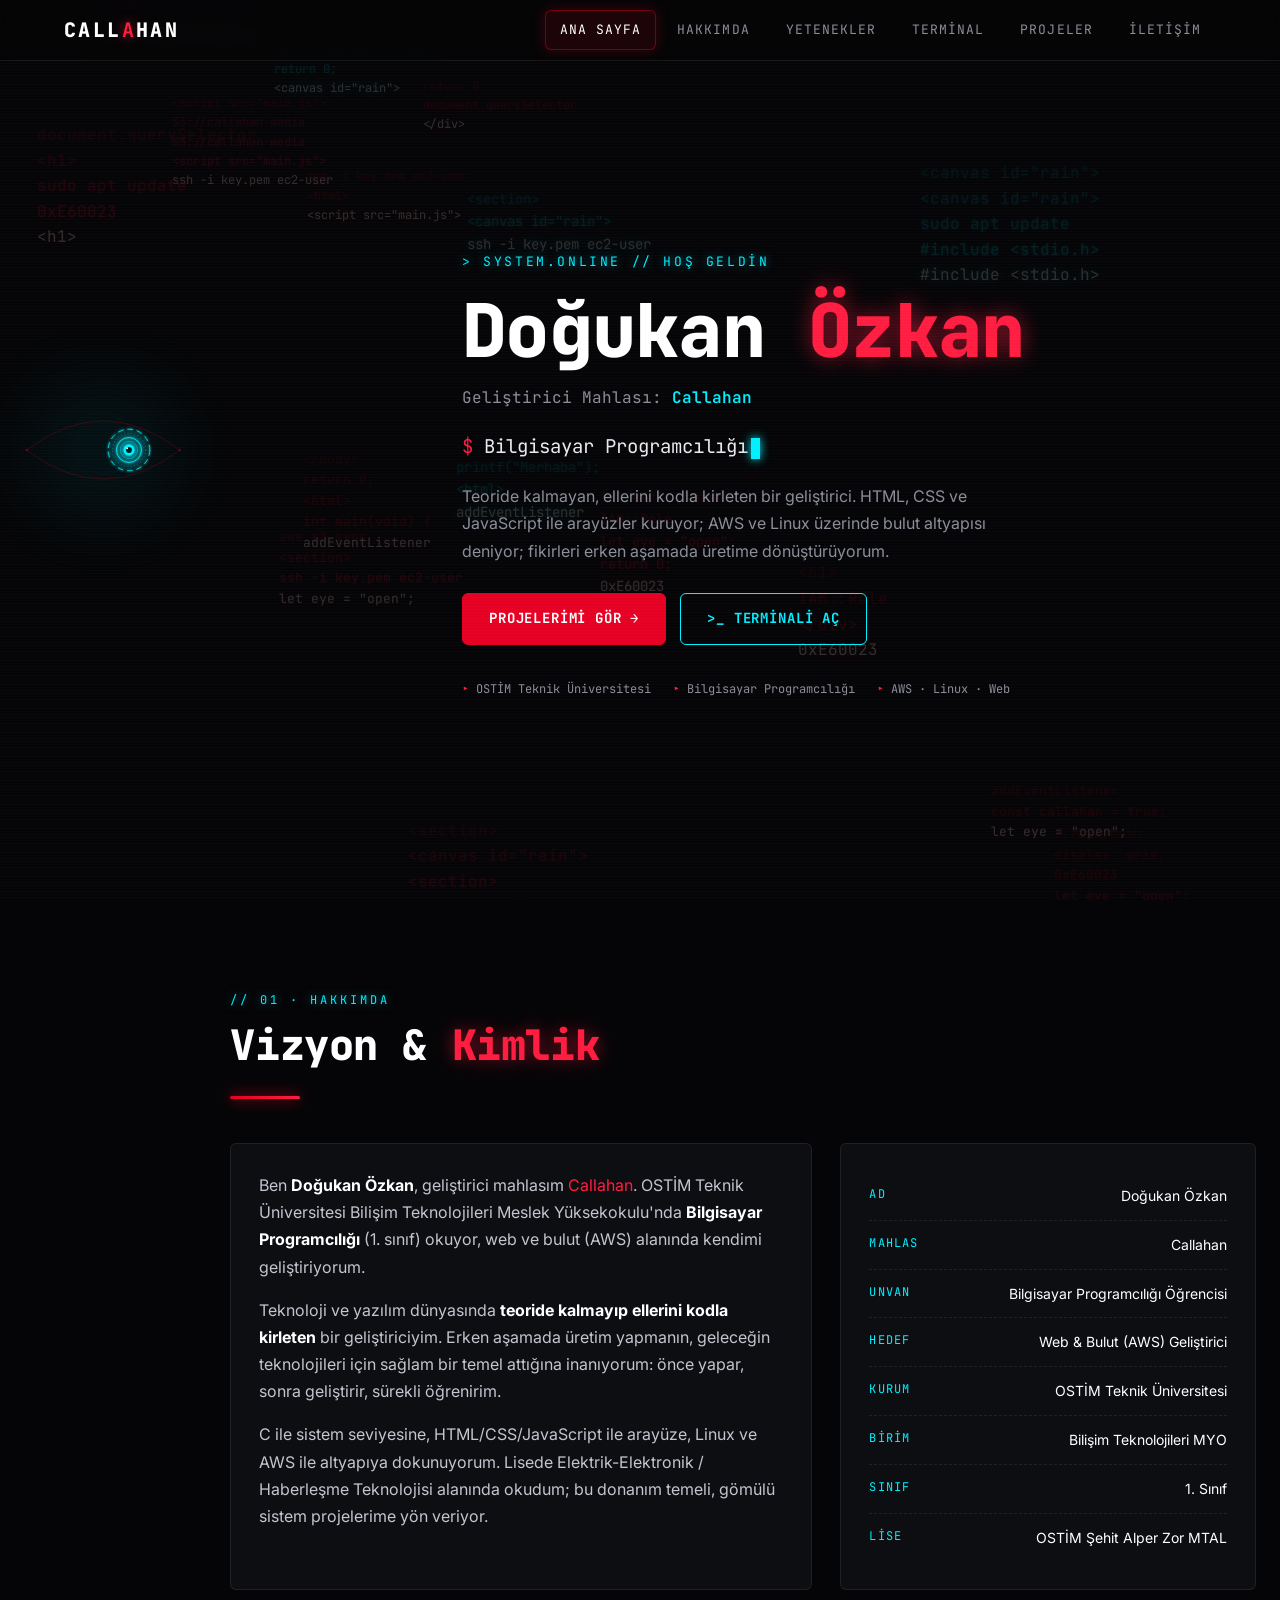
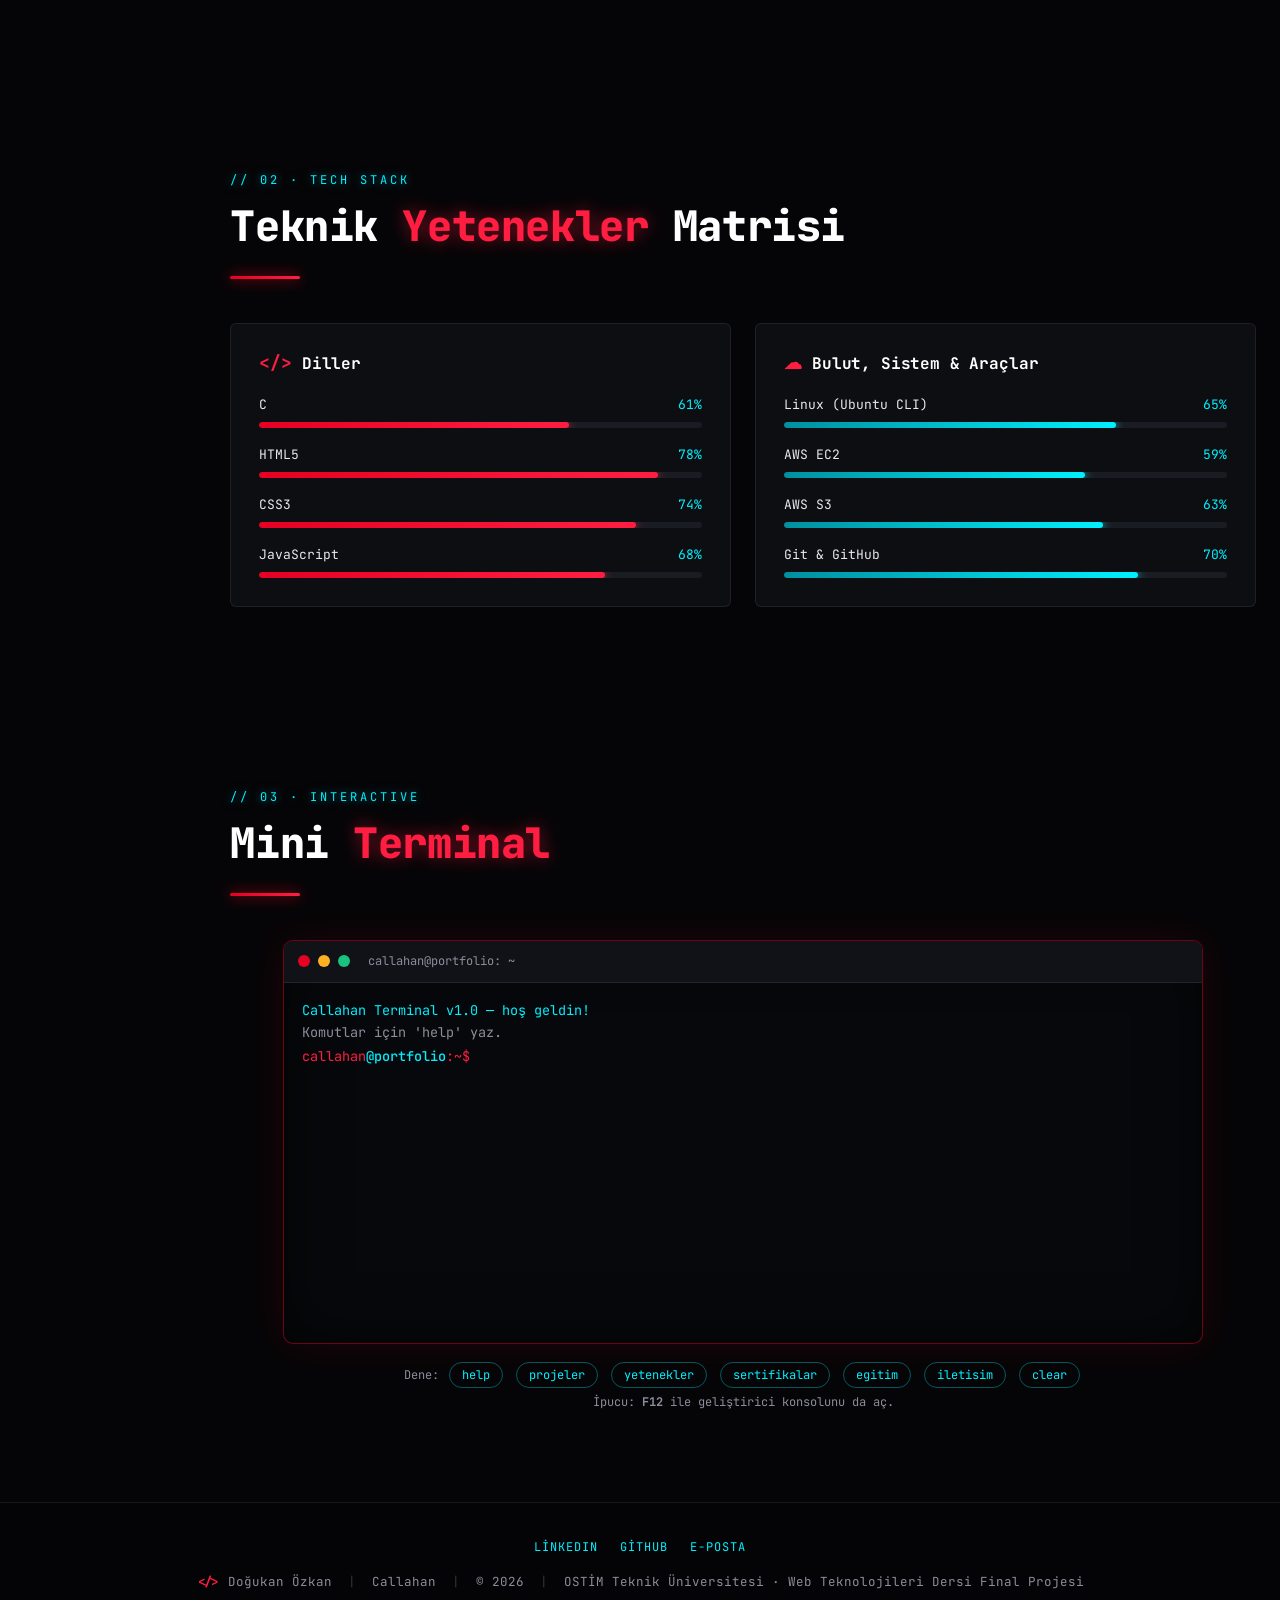
==== index.html @ 1e606037 "Add files via upload" ====
<!DOCTYPE html>
<html lang="tr">
<head>
  <meta charset="UTF-8">
  <meta name="viewport" content="width=device-width, initial-scale=1.0">
  <meta name="description" content="Doğukan Özkan (Callahan) - Bilgisayar Programcılığı Öğrencisi, Web & Bulut (AWS) Geliştirici Adayı kişisel portföyü.">
  <meta name="theme-color" content="#050507">
  <link rel="icon" href="data:image/svg+xml,%3Csvg xmlns='http://www.w3.org/2000/svg' viewBox='0 0 64 64'%3E%3Crect width='64' height='64' rx='12' fill='%23050507'/%3E%3Ctext x='32' y='45' font-size='38' text-anchor='middle' fill='%23FF1E42' font-family='monospace' font-weight='bold'%3EC%3C/text%3E%3C/svg%3E">
  <title>Callahan | Doğukan Özkan - Geliştirici Portföyü</title>
  <link rel="preconnect" href="https://fonts.googleapis.com">
  <link rel="preconnect" href="https://fonts.gstatic.com" crossorigin>
  <link href="https://fonts.googleapis.com/css2?family=Inter:wght@400;500;600&family=JetBrains+Mono:wght@400;500;700;800&display=swap" rel="stylesheet">
  <link rel="stylesheet" href="style.css">
</head>
<body data-page="home">

  <!-- Arka plan kod yağmuru -->
  <canvas id="code-rain" aria-hidden="true"></canvas>

  <!-- Siber göz: sol ortada sabit, sayfayla birlikte gelir -->
  <div class="eye-wrap">
          <svg class="eye-svg" id="cyber-eye" viewBox="0 0 400 260" role="img" aria-label="İmleci takip eden neon mavi siber göz">
            <defs>
              <clipPath id="eye-clip">
                <path d="M16 130 Q200 -10 384 130 Q200 270 16 130 Z"/>
              </clipPath>
              <radialGradient id="iris-grad" cx="50%" cy="50%" r="50%">
                <stop offset="0%" stop-color="#00F0FF" stop-opacity=".55"/>
                <stop offset="100%" stop-color="#00F0FF" stop-opacity="0"/>
              </radialGradient>
              <filter id="neon" x="-50%" y="-50%" width="200%" height="200%">
                <feGaussianBlur stdDeviation="2.2" result="b"/>
                <feMerge><feMergeNode in="b"/><feMergeNode in="SourceGraphic"/></feMerge>
              </filter>
            </defs>

            <g class="eye-body">
              <!-- Göz hattı: ince ve yarı saydam, dolgu yok -->
              <path d="M16 130 Q200 -10 384 130 Q200 270 16 130 Z" fill="none" stroke="#E60023" stroke-opacity=".35" stroke-width="1.5"/>
              <path d="M40 130 Q200 20 360 130 Q200 240 40 130 Z" fill="none" stroke="#ffffff" stroke-opacity=".07" stroke-width="1" stroke-dasharray="3 7"/>

              <!-- Sadece iris göz sınırları içinde hareket eder -->
              <g clip-path="url(#eye-clip)">
                <g id="iris" transform="translate(0 0)">
                  <circle cx="200" cy="130" r="58" fill="url(#iris-grad)"/>
                  <g class="eye-ring-spin">
                    <circle cx="200" cy="130" r="50" fill="none" stroke="#00F0FF" stroke-width="1.8" stroke-dasharray="14 9" filter="url(#neon)"/>
                  </g>
                  <g class="eye-ring-spin-rev">
                    <circle cx="200" cy="130" r="40" fill="none" stroke="#00F0FF" stroke-width="1.2" stroke-dasharray="2 6" opacity=".85"/>
                  </g>
                  <circle cx="200" cy="130" r="30" fill="none" stroke="#00F0FF" stroke-width="2" filter="url(#neon)"/>
                  <circle cx="200" cy="130" r="21" fill="rgba(0,240,255,.12)" stroke="#00F0FF" stroke-width="1" opacity=".9"/>
                  <circle class="eye-pupil-glow" cx="200" cy="130" r="13" fill="#00F0FF" filter="url(#neon)"/>
                  <circle cx="200" cy="130" r="7" fill="#031a1d"/>
                  <circle cx="195.5" cy="125.5" r="2.4" fill="#ffffff" opacity=".9"/>
                </g>
              </g>

              <!-- Köşe noktaları -->
              <circle cx="16" cy="130" r="2.5" fill="#E60023" opacity=".55"/>
              <circle cx="384" cy="130" r="2.5" fill="#E60023" opacity=".55"/>
            </g>
          </svg>
  </div>

  <!-- Navigasyon -->
  <header class="site-header">
    <nav class="nav" aria-label="Ana menü">
      <a href="index.html" class="brand">CALL<b>A</b>HAN</a>
      <button class="nav-toggle" id="nav-toggle" aria-label="Menüyü aç/kapat" aria-expanded="false">☰</button>
      <div class="nav-links" id="nav-links">
        <a href="#hero" class="active">Ana Sayfa</a>
        <a href="#hakkimda">Hakkımda</a>
        <a href="#yetenekler">Yetenekler</a>
        <a href="#terminal">Terminal</a>
        <a href="projeler.html">Projeler</a>
        <a href="projeler.html#iletisim">İletişim</a>
      </div>
    </nav>
  </header>

  <main>

    <!-- HERO -->
    <section class="hero" id="hero">
      <div class="container hero-grid">
        <div class="hero-text">
          <div class="hero-kicker">&gt; SYSTEM.ONLINE // HOŞ GELDİN</div>
          <h1>Doğukan <span class="accent glitch">Özkan</span></h1>
          <div class="alias">Geliştirici Mahlası: <b>Callahan</b></div>
          <div class="typing-line" aria-live="polite">
            <span class="prompt">$</span> <span id="typing-text"></span><span class="caret"></span>
          </div>
          <p class="hero-desc">
            Teoride kalmayan, ellerini kodla kirleten bir geliştirici. HTML, CSS ve JavaScript ile arayüzler kuruyor; AWS ve Linux üzerinde bulut altyapısı deniyor; fikirleri erken aşamada üretime dönüştürüyorum.
          </p>
          <div class="hero-cta">
            <a href="projeler.html" class="btn">Projelerimi Gör &rarr;</a>
            <a href="#terminal" class="btn btn-ghost">&gt;_ Terminali Aç</a>
          </div>
          <div class="hero-meta">
            <span>OSTİM Teknik Üniversitesi</span>
            <span>Bilgisayar Programcılığı</span>
            <span>AWS · Linux · Web</span>
          </div>
        </div>
      </div>
    </section>

    <!-- HAKKIMDA / VİZYON -->
    <section id="hakkimda">
      <div class="container">
        <div class="section-head reveal">
          <span class="section-tag">// 01 · HAKKIMDA</span>
          <h2 class="section-title">Vizyon &amp; <em>Kimlik</em></h2>
          <div class="section-line"></div>
        </div>

        <div class="about-grid">
          <div class="card about-text reveal">
            <p>
              Ben <strong>Doğukan Özkan</strong>, geliştirici mahlasım <span class="hl">Callahan</span>. OSTİM Teknik Üniversitesi Bilişim Teknolojileri Meslek Yüksekokulu'nda <strong>Bilgisayar Programcılığı</strong> (1. sınıf) okuyor, web ve bulut (AWS) alanında kendimi geliştiriyorum.
            </p>
            <p>
              Teknoloji ve yazılım dünyasında <strong>teoride kalmayıp ellerini kodla kirleten</strong> bir geliştiriciyim. Erken aşamada üretim yapmanın, geleceğin teknolojileri için sağlam bir temel attığına inanıyorum: önce yapar, sonra geliştirir, sürekli öğrenirim.
            </p>
            <p>
              C ile sistem seviyesine, HTML/CSS/JavaScript ile arayüze, Linux ve AWS ile altyapıya dokunuyorum. Lisede Elektrik-Elektronik / Haberleşme Teknolojisi alanında okudum; bu donanım temeli, gömülü sistem projelerime yön veriyor.
            </p>
          </div>

          <div class="card reveal">
            <ul class="info-list">
              <li><span class="k">Ad</span><span class="v">Doğukan Özkan</span></li>
              <li><span class="k">Mahlas</span><span class="v">Callahan</span></li>
              <li><span class="k">Unvan</span><span class="v">Bilgisayar Programcılığı Öğrencisi</span></li>
              <li><span class="k">Hedef</span><span class="v">Web &amp; Bulut (AWS) Geliştirici</span></li>
              <li><span class="k">Kurum</span><span class="v">OSTİM Teknik Üniversitesi</span></li>
              <li><span class="k">Birim</span><span class="v">Bilişim Teknolojileri MYO</span></li>
              <li><span class="k">Sınıf</span><span class="v">1. Sınıf</span></li>
              <li><span class="k">Lise</span><span class="v">OSTİM Şehit Alper Zor MTAL</span></li>
            </ul>
          </div>
        </div>
      </div>
    </section>

    <!-- TEKNİK YETENEKLER MATRİSİ -->
    <section id="yetenekler">
      <div class="container">
        <div class="section-head reveal">
          <span class="section-tag">// 02 · TECH STACK</span>
          <h2 class="section-title">Teknik <em>Yetenekler</em> Matrisi</h2>
          <div class="section-line"></div>
        </div>

        <div class="skills-grid">
          <div class="card skill-group reveal">
            <h3><span class="ico">&lt;/&gt;</span> Diller</h3>
            <div class="skill">
              <div class="skill-row"><span>C</span><span class="pct">0%</span></div>
              <div class="bar"><i data-level="70"></i></div>
            </div>
            <div class="skill">
              <div class="skill-row"><span>HTML5</span><span class="pct">0%</span></div>
              <div class="bar"><i data-level="90"></i></div>
            </div>
            <div class="skill">
              <div class="skill-row"><span>CSS3</span><span class="pct">0%</span></div>
              <div class="bar"><i data-level="85"></i></div>
            </div>
            <div class="skill">
              <div class="skill-row"><span>JavaScript</span><span class="pct">0%</span></div>
              <div class="bar"><i data-level="78"></i></div>
            </div>
          </div>

          <div class="card skill-group reveal">
            <h3><span class="ico">☁</span> Bulut, Sistem &amp; Araçlar</h3>
            <div class="skill">
              <div class="skill-row"><span>Linux (Ubuntu CLI)</span><span class="pct">0%</span></div>
              <div class="bar"><i class="cyan" data-level="75"></i></div>
            </div>
            <div class="skill">
              <div class="skill-row"><span>AWS EC2</span><span class="pct">0%</span></div>
              <div class="bar"><i class="cyan" data-level="68"></i></div>
            </div>
            <div class="skill">
              <div class="skill-row"><span>AWS S3</span><span class="pct">0%</span></div>
              <div class="bar"><i class="cyan" data-level="72"></i></div>
            </div>
            <div class="skill">
              <div class="skill-row"><span>Git &amp; GitHub</span><span class="pct">0%</span></div>
              <div class="bar"><i class="cyan" data-level="80"></i></div>
            </div>
          </div>
        </div>
      </div>
    </section>

    <!-- MİNİ TERMİNAL -->
    <section id="terminal">
      <div class="container">
        <div class="section-head reveal">
          <span class="section-tag">// 03 · INTERACTIVE</span>
          <h2 class="section-title">Mini <em>Terminal</em></h2>
          <div class="section-line"></div>
        </div>

        <div class="terminal reveal" id="terminal-box">
          <div class="term-bar">
            <span class="dot"></span><span class="dot"></span><span class="dot"></span>
            <span class="term-title">callahan@portfolio: ~</span>
          </div>
          <div class="term-body" id="term-body">
            <div id="term-output" aria-live="polite"></div>
            <div class="term-input-row">
              <span class="ps1">callahan<b>@portfolio</b>:~$</span>
              <input type="text" id="term-input" autocomplete="off" autocapitalize="off" spellcheck="false" aria-label="Terminal komut satırı">
            </div>
          </div>
        </div>
        <div class="term-hints reveal">
          Dene:
          <button type="button" data-cmd="help">help</button>
          <button type="button" data-cmd="projeler">projeler</button>
          <button type="button" data-cmd="yetenekler">yetenekler</button>
          <button type="button" data-cmd="sertifikalar">sertifikalar</button>
          <button type="button" data-cmd="egitim">egitim</button>
          <button type="button" data-cmd="iletisim">iletisim</button>
          <button type="button" data-cmd="clear">clear</button>
          <br>İpucu: <b>F12</b> ile geliştirici konsolunu da aç.
        </div>
      </div>
    </section>

  </main>

  <footer class="site-footer">
    <div class="container">
      <div class="footer-links">
        <a href="https://www.linkedin.com/in/do%C4%9Fukan-%C3%B6zkan-a53174336" target="_blank" rel="noopener noreferrer">LinkedIn</a>
        <a href="https://github.com/CallahanX?tab=repositories" target="_blank" rel="noopener noreferrer">GitHub</a>
        <a href="mailto:dknozkn@gmail.com">E-posta</a>
      </div>
      <b>&lt;/&gt;</b> Doğukan Özkan <span class="sep">|</span> Callahan <span class="sep">|</span> © <span id="year">2026</span>
      <span class="sep">|</span> OSTİM Teknik Üniversitesi · Web Teknolojileri Dersi Final Projesi
    </div>
  </footer>

  <script src="main.js"></script>
</body>
</html>
---- style.css ----
/* ==========================================================
   CALLAHAN PORTFOLYO - Ortak Stil Dosyası
   Doğukan Özkan | Karanlık / Siber Tema
   ========================================================== */

:root {
  --bg: #050507;
  --card: #0D0E12;
  --card-2: #12141a;
  --red: #E60023;
  --red-neon: #FF1E42;
  --cyan: #00F0FF;
  --text: #e8e9ee;
  --muted: #8b8e9a;
  --line: rgba(255, 255, 255, 0.08);
  --line-red: rgba(230, 0, 35, 0.45);
  --font-mono: 'JetBrains Mono', 'Fira Code', ui-monospace, 'Courier New', monospace;
  --font-sans: 'Inter', 'Space Grotesk', system-ui, -apple-system, 'Segoe UI', sans-serif;
  --radius: 6px;
  --ease: cubic-bezier(.2, .8, .2, 1);
  --eye-w: clamp(110px, 13vw, 210px);
}

*, *::before, *::after { box-sizing: border-box; }

html { scroll-behavior: smooth; scroll-padding-top: 80px; }

body {
  margin: 0;
  background: var(--bg);
  color: var(--text);
  font-family: var(--font-sans);
  line-height: 1.7;
  font-size: 16px;
  min-height: 100vh;
  overflow-x: hidden;
  -webkit-font-smoothing: antialiased;
}

img, svg, canvas { display: block; max-width: 100%; }
a { color: var(--cyan); text-decoration: none; transition: color .25s var(--ease), text-shadow .25s var(--ease); }
a:hover { color: var(--red-neon); }
h1, h2, h3, h4 { font-family: var(--font-mono); line-height: 1.2; margin: 0 0 .6em; letter-spacing: -.01em; }
p { margin: 0 0 1em; }
ul { margin: 0; padding: 0; list-style: none; }
::selection { background: var(--red); color: #fff; }

:focus-visible { outline: 2px solid var(--cyan); outline-offset: 3px; }

/* Scrollbar */
::-webkit-scrollbar { width: 10px; }
::-webkit-scrollbar-track { background: var(--bg); }
::-webkit-scrollbar-thumb { background: #2a2c35; border-radius: 10px; }
::-webkit-scrollbar-thumb:hover { background: var(--red); }

/* ---------- Arka plan kod yağmuru ---------- */
#code-rain {
  position: fixed;
  inset: 0;
  width: 100%;
  height: 100%;
  z-index: -1;
  opacity: .16;
  pointer-events: none;
}

/* Tarama çizgileri (ince CRT efekti) */
body::after {
  content: '';
  position: fixed;
  inset: 0;
  pointer-events: none;
  z-index: 900;
  background: repeating-linear-gradient(to bottom, rgba(255,255,255,.018) 0, rgba(255,255,255,.018) 1px, transparent 1px, transparent 3px);
}

/* ---------- Header / Navigasyon ---------- */
.site-header {
  position: fixed;
  top: 0; left: 0; right: 0;
  z-index: 1000;
  background: rgba(5, 5, 7, .82);
  backdrop-filter: blur(10px);
  border-bottom: 1px solid var(--line);
}
.nav {
  max-width: 1200px;
  margin: 0 auto;
  padding: 0 24px;
  height: 60px;
  display: flex;
  align-items: center;
  justify-content: space-between;
}
.brand {
  font-family: var(--font-mono);
  font-weight: 800;
  font-size: 20px;
  letter-spacing: .12em;
  color: #fff;
}
.brand b { color: var(--red-neon); text-shadow: 0 0 12px rgba(255, 30, 66, .7); }
.brand:hover { color: #fff; }
.nav-links { display: flex; gap: 6px; align-items: center; }
.nav-links a {
  font-family: var(--font-mono);
  font-size: 13px;
  color: var(--muted);
  padding: 8px 14px;
  border: 1px solid transparent;
  border-radius: var(--radius);
  text-transform: uppercase;
  letter-spacing: .08em;
}
.nav-links a:hover, .nav-links a.active {
  color: #fff;
  border-color: var(--line-red);
  background: rgba(230, 0, 35, .1);
  box-shadow: 0 0 14px rgba(230, 0, 35, .25);
}
.nav-toggle {
  display: none;
  background: none;
  border: 1px solid var(--line-red);
  color: #fff;
  width: 42px; height: 38px;
  border-radius: var(--radius);
  cursor: pointer;
  font-size: 18px;
}

/* ---------- Layout ---------- */
main { position: relative; z-index: 1; }
.container { max-width: 1200px; margin: 0 auto; padding: 0 24px; }
section { padding: 90px 0; position: relative; }

.section-head { margin-bottom: 44px; }
.section-tag {
  font-family: var(--font-mono);
  font-size: 12px;
  color: var(--cyan);
  letter-spacing: .25em;
  text-transform: uppercase;
  display: block;
  margin-bottom: 10px;
  text-shadow: 0 0 10px rgba(0, 240, 255, .5);
}
.section-title { font-size: clamp(28px, 4vw, 42px); font-weight: 800; color: #fff; }
.section-title em { font-style: normal; color: var(--red-neon); text-shadow: 0 0 18px rgba(255, 30, 66, .55); }
.section-line { width: 70px; height: 3px; background: linear-gradient(90deg, var(--red), var(--red-neon)); box-shadow: 0 0 14px var(--red); border-radius: 3px; }

/* ---------- Butonlar ---------- */
.btn {
  display: inline-flex;
  align-items: center;
  gap: 10px;
  font-family: var(--font-mono);
  font-size: 14px;
  font-weight: 700;
  letter-spacing: .06em;
  text-transform: uppercase;
  padding: 13px 26px;
  border-radius: var(--radius);
  border: 1px solid var(--red);
  background: var(--red);
  color: #fff;
  cursor: pointer;
  position: relative;
  overflow: hidden;
  transition: transform .25s var(--ease), box-shadow .25s var(--ease), background .25s var(--ease);
  box-shadow: 0 0 0 rgba(230, 0, 35, 0);
}
.btn:hover {
  color: #fff;
  background: var(--red-neon);
  transform: translateY(-2px);
  box-shadow: 0 8px 28px rgba(255, 30, 66, .45);
}
.btn::after {
  content: '';
  position: absolute;
  top: 0; left: -120%;
  width: 60%; height: 100%;
  background: linear-gradient(100deg, transparent, rgba(255, 255, 255, .35), transparent);
  transform: skewX(-20deg);
  transition: left .6s var(--ease);
}
.btn:hover::after { left: 140%; }
.btn-ghost { background: transparent; color: var(--cyan); border-color: var(--cyan); }
.btn-ghost:hover { background: rgba(0, 240, 255, .1); color: var(--cyan); box-shadow: 0 8px 28px rgba(0, 240, 255, .25); }

/* ---------- HERO ---------- */
.hero {
  min-height: 100vh;
  padding: 120px 0 70px;
  display: flex;
  align-items: center;
}
.hero-grid {
  display: grid;
  grid-template-columns: 1fr;
  gap: 40px;
  align-items: center;
}
.hero-text { max-width: 780px; }
.hero-kicker {
  font-family: var(--font-mono);
  color: var(--cyan);
  font-size: 13px;
  letter-spacing: .2em;
  margin-bottom: 14px;
  text-shadow: 0 0 10px rgba(0, 240, 255, .5);
}
.hero h1 {
  font-size: clamp(38px, 6.2vw, 74px);
  font-weight: 800;
  color: #fff;
  margin-bottom: 8px;
}
.hero h1 .accent { color: var(--red-neon); text-shadow: 0 0 22px rgba(255, 30, 66, .6); }
.hero .alias { font-family: var(--font-mono); color: var(--muted); font-size: 16px; margin-bottom: 20px; }
.hero .alias b { color: var(--cyan); font-weight: 600; }
.typing-line {
  font-family: var(--font-mono);
  font-size: clamp(15px, 2vw, 19px);
  color: var(--text);
  min-height: 1.8em;
  margin-bottom: 18px;
}
.typing-line .prompt { color: var(--red-neon); }
.caret {
  display: inline-block;
  width: 9px; height: 1.1em;
  background: var(--cyan);
  vertical-align: text-bottom;
  margin-left: 3px;
  animation: blink 1s steps(2) infinite;
  box-shadow: 0 0 10px var(--cyan);
}
.hero-desc { color: var(--muted); max-width: 540px; margin-bottom: 28px; }
.hero-cta { display: flex; flex-wrap: wrap; gap: 14px; }
.hero-meta {
  margin-top: 34px;
  font-family: var(--font-mono);
  font-size: 12px;
  color: var(--muted);
  display: flex;
  flex-wrap: wrap;
  gap: 8px 22px;
}
.hero-meta span::before { content: '▸ '; color: var(--red-neon); }

/* ---------- Siber Göz (sol ortada sabit) ---------- */
.eye-wrap {
  position: fixed;
  left: 20px;
  top: 50%;
  transform: translateY(-50%);
  width: var(--eye-w);
  z-index: 5;
  pointer-events: none;
}
.eye-wrap::before {
  content: '';
  position: absolute;
  inset: -40%;
  background: radial-gradient(circle, rgba(0, 240, 255, .07), transparent 65%);
  filter: blur(20px);
  z-index: 0;
}
.eye-svg { width: 100%; height: auto; position: relative; z-index: 1; overflow: visible; }
.eye-svg .eye-body { transform-box: fill-box; transform-origin: center; transition: transform .12s ease-in; }
.eye-svg.blink .eye-body { transform: scaleY(.06); }
.eye-ring-spin { transform-box: fill-box; transform-origin: center; animation: spin 14s linear infinite; }
.eye-ring-spin-rev { transform-box: fill-box; transform-origin: center; animation: spin 22s linear infinite reverse; }
.eye-pupil-glow { animation: pulse 2.6s ease-in-out infinite; }

/* Göz sabit olduğu için içerik sağa kayar (geniş ekranlarda) */
@media (min-width: 961px) {
  main, .site-footer { padding-left: calc(var(--eye-w) + 40px); }
}

/* ---------- Kartlar ---------- */
.card {
  background: var(--card);
  border: 1px solid var(--line);
  border-radius: var(--radius);
  padding: 28px;
  position: relative;
  transition: border-color .3s var(--ease), transform .3s var(--ease), box-shadow .3s var(--ease);
}
.card::before, .card::after {
  content: '';
  position: absolute;
  width: 16px; height: 16px;
  border: 2px solid var(--red);
  opacity: 0;
  transition: opacity .3s var(--ease);
}
.card::before { top: -1px; left: -1px; border-right: 0; border-bottom: 0; }
.card::after { bottom: -1px; right: -1px; border-left: 0; border-top: 0; }
.card:hover { border-color: var(--line-red); transform: translateY(-4px); box-shadow: 0 14px 40px rgba(230, 0, 35, .14); }
.card:hover::before, .card:hover::after { opacity: 1; }

/* ---------- Hakkımda ---------- */
.about-grid { display: grid; grid-template-columns: 1.4fr 1fr; gap: 28px; align-items: stretch; }
.about-text p { color: #c3c5cf; }
.about-text strong { color: #fff; }
.about-text .hl { color: var(--red-neon); }
.info-list li {
  display: flex;
  justify-content: space-between;
  gap: 14px;
  padding: 12px 0;
  border-bottom: 1px dashed var(--line);
  font-size: 14px;
}
.info-list li:last-child { border-bottom: 0; }
.info-list .k { font-family: var(--font-mono); color: var(--cyan); font-size: 12px; text-transform: uppercase; letter-spacing: .1em; flex: 0 0 auto; }
.info-list .v { color: #fff; text-align: right; }

/* ---------- Teknik Yetenekler ---------- */
.skills-grid { display: grid; grid-template-columns: repeat(2, 1fr); gap: 24px; }
.skill-group h3 { font-size: 16px; color: #fff; display: flex; align-items: center; gap: 10px; margin-bottom: 20px; }
.skill-group h3 .ico { color: var(--red-neon); font-size: 18px; }
.skill { margin-bottom: 16px; }
.skill:last-child { margin-bottom: 0; }
.skill-row { display: flex; justify-content: space-between; font-family: var(--font-mono); font-size: 13px; margin-bottom: 6px; }
.skill-row .pct { color: var(--cyan); }
.bar { height: 6px; background: #1a1c23; border-radius: 6px; overflow: hidden; }
.bar > i {
  display: block;
  height: 100%;
  width: 0;
  background: linear-gradient(90deg, var(--red), var(--red-neon));
  box-shadow: 0 0 10px var(--red-neon);
  border-radius: 6px;
  transition: width 1.3s var(--ease);
}
.bar > i.cyan { background: linear-gradient(90deg, #0090a0, var(--cyan)); box-shadow: 0 0 10px var(--cyan); }
.tag-row { display: flex; flex-wrap: wrap; gap: 8px; margin-top: 18px; }
.tag {
  font-family: var(--font-mono);
  font-size: 12px;
  padding: 4px 11px;
  border: 1px solid var(--line);
  border-radius: 999px;
  color: var(--muted);
  background: rgba(255, 255, 255, .02);
}
.tag.red { border-color: var(--line-red); color: #ff7088; }
.tag.cyan { border-color: rgba(0, 240, 255, .4); color: var(--cyan); }

/* ---------- Terminal ---------- */
.terminal {
  background: #07080b;
  border: 1px solid var(--line-red);
  border-radius: 10px;
  overflow: hidden;
  box-shadow: 0 0 40px rgba(230, 0, 35, .12), inset 0 0 60px rgba(0, 0, 0, .6);
  max-width: 920px;
  margin: 0 auto;
}
.term-bar {
  display: flex;
  align-items: center;
  gap: 8px;
  padding: 10px 14px;
  background: #101218;
  border-bottom: 1px solid var(--line);
}
.term-bar .dot { width: 12px; height: 12px; border-radius: 50%; background: #3a3d47; }
.term-bar .dot:nth-child(1) { background: var(--red); }
.term-bar .dot:nth-child(2) { background: #ffb020; }
.term-bar .dot:nth-child(3) { background: #19c37d; }
.term-bar .term-title { margin-left: 10px; font-family: var(--font-mono); font-size: 12px; color: var(--muted); }
.term-body {
  height: 360px;
  overflow-y: auto;
  padding: 16px 18px;
  font-family: var(--font-mono);
  font-size: 13.5px;
  line-height: 1.65;
  cursor: text;
}
.term-line { white-space: pre-wrap; word-break: break-word; color: #cfd1da; }
.term-line.cmd { color: #fff; }
.term-line.info { color: var(--cyan); }
.term-line.ok { color: #19c37d; }
.term-line.err { color: var(--red-neon); }
.term-line.dim { color: var(--muted); }
.term-line .p { color: var(--red-neon); }
.term-line .u { color: var(--cyan); }
.term-input-row { display: flex; align-items: center; gap: 8px; margin-top: 2px; }
.term-input-row .ps1 { color: var(--red-neon); white-space: nowrap; }
.term-input-row .ps1 b { color: var(--cyan); font-weight: 500; }
#term-input {
  flex: 1;
  background: transparent;
  border: 0;
  outline: 0;
  color: #fff;
  font-family: var(--font-mono);
  font-size: 13.5px;
  caret-color: var(--cyan);
  min-width: 0;
}
.term-hints { margin-top: 14px; text-align: center; font-family: var(--font-mono); font-size: 12px; color: var(--muted); }
.term-hints button {
  font-family: var(--font-mono);
  font-size: 12px;
  background: transparent;
  color: var(--cyan);
  border: 1px solid rgba(0, 240, 255, .35);
  padding: 4px 12px;
  margin: 4px 3px;
  border-radius: 999px;
  cursor: pointer;
  transition: background .2s, box-shadow .2s;
}
.term-hints button:hover { background: rgba(0, 240, 255, .12); box-shadow: 0 0 12px rgba(0, 240, 255, .3); }

/* ---------- Sayfa başlığı (projeler.html) ---------- */
.page-hero { padding: 150px 0 40px; }
.page-hero h1 { font-size: clamp(34px, 5.5vw, 60px); font-weight: 800; color: #fff; }
.page-hero h1 em { font-style: normal; color: var(--red-neon); text-shadow: 0 0 22px rgba(255, 30, 66, .55); }
.page-hero p { color: var(--muted); max-width: 640px; }
.crumbs { font-family: var(--font-mono); font-size: 12px; color: var(--muted); margin-bottom: 14px; letter-spacing: .1em; }
.crumbs a { color: var(--cyan); }

/* ---------- Proje filtreleri & kartlar ---------- */
.filters { display: flex; flex-wrap: wrap; gap: 10px; margin-bottom: 34px; }
.filter-btn {
  font-family: var(--font-mono);
  font-size: 13px;
  text-transform: uppercase;
  letter-spacing: .08em;
  padding: 10px 20px;
  background: transparent;
  color: var(--muted);
  border: 1px solid var(--line);
  border-radius: var(--radius);
  cursor: pointer;
  transition: all .25s var(--ease);
}
.filter-btn:hover { color: #fff; border-color: var(--line-red); }
.filter-btn.active { background: var(--red); border-color: var(--red); color: #fff; box-shadow: 0 0 20px rgba(230, 0, 35, .4); }
.filter-count { margin-left: auto; align-self: center; font-family: var(--font-mono); font-size: 12px; color: var(--cyan); }

.projects-grid { display: grid; grid-template-columns: repeat(auto-fill, minmax(330px, 1fr)); gap: 24px; }
.project-card { display: flex; flex-direction: column; padding: 0; overflow: hidden; }
.project-card.hidden { display: none; }
.project-card.fade-in { animation: fadeUp .5s var(--ease) both; }
.project-visual {
  height: 150px;
  display: flex;
  align-items: center;
  justify-content: center;
  font-family: var(--font-mono);
  font-size: 44px;
  font-weight: 800;
  color: #fff;
  position: relative;
  overflow: hidden;
  border-bottom: 1px solid var(--line);
}
.project-visual::before {
  content: '';
  position: absolute;
  inset: 0;
  background-image: linear-gradient(rgba(255, 255, 255, .04) 1px, transparent 1px), linear-gradient(90deg, rgba(255, 255, 255, .04) 1px, transparent 1px);
  background-size: 22px 22px;
}
.project-visual span { position: relative; text-shadow: 0 0 24px currentColor; }
.pv-1 { background: radial-gradient(circle at 30% 30%, rgba(230, 0, 35, .35), #0D0E12 70%); color: var(--red-neon); }
.pv-2 { background: radial-gradient(circle at 70% 30%, rgba(0, 240, 255, .28), #0D0E12 70%); color: var(--cyan); }
.pv-3 { background: radial-gradient(circle at 50% 80%, rgba(230, 0, 35, .3), rgba(0, 240, 255, .08) 45%, #0D0E12 80%); color: #fff; }
.project-body { padding: 24px; display: flex; flex-direction: column; flex: 1; }
.project-cat { font-family: var(--font-mono); font-size: 11px; letter-spacing: .2em; text-transform: uppercase; color: var(--cyan); margin-bottom: 8px; }
.project-body h3 { font-size: 20px; color: #fff; }
.project-body p { color: var(--muted); font-size: 14.5px; flex: 1; }
.project-body .tag-row { margin-top: 6px; margin-bottom: 4px; }

/* ---------- Zaman Tüneli ---------- */
.timeline { position: relative; max-width: 860px; margin: 0 auto; padding-left: 40px; }
.timeline::before {
  content: '';
  position: absolute;
  left: 11px; top: 6px; bottom: 6px;
  width: 2px;
  background: linear-gradient(to bottom, var(--red), var(--cyan));
  box-shadow: 0 0 12px rgba(230, 0, 35, .6);
}
.tl-item { position: relative; margin-bottom: 28px; }
.tl-item:last-child { margin-bottom: 0; }
.tl-item::before {
  content: '';
  position: absolute;
  left: -37px; top: 26px;
  width: 14px; height: 14px;
  border-radius: 50%;
  background: var(--bg);
  border: 2px solid var(--cyan);
  box-shadow: 0 0 14px var(--cyan);
  transition: background .3s, border-color .3s, box-shadow .3s;
}
.tl-item:hover::before { background: var(--red-neon); border-color: var(--red-neon); box-shadow: 0 0 16px var(--red-neon); }
.tl-date { font-family: var(--font-mono); font-size: 12px; color: var(--cyan); letter-spacing: .15em; margin-bottom: 6px; display: block; }
.tl-item h3 { font-size: 18px; color: #fff; margin-bottom: 6px; }
.tl-item p { color: var(--muted); font-size: 14.5px; margin: 0; }

/* ---------- İletişim Formu ---------- */
.contact-grid { display: grid; grid-template-columns: .85fr 1.15fr; gap: 28px; align-items: start; }
.contact-info p { color: var(--muted); }
.contact-info .info-list { margin-top: 14px; }
.form-group { margin-bottom: 20px; }
.form-group label { display: block; font-family: var(--font-mono); font-size: 12px; letter-spacing: .12em; text-transform: uppercase; color: var(--cyan); margin-bottom: 8px; }
.form-group input, .form-group textarea, .form-group select {
  width: 100%;
  background: #08090c;
  border: 1px solid var(--line);
  border-radius: var(--radius);
  padding: 13px 15px;
  color: #fff;
  font-family: var(--font-sans);
  font-size: 15px;
  transition: border-color .25s, box-shadow .25s;
}
.form-group textarea { min-height: 140px; resize: vertical; }
.form-group select { appearance: none; cursor: pointer; }
.form-group input:focus, .form-group textarea:focus, .form-group select:focus {
  outline: none;
  border-color: var(--cyan);
  box-shadow: 0 0 0 3px rgba(0, 240, 255, .14);
}
.form-group.valid input, .form-group.valid textarea, .form-group.valid select { border-color: #19c37d; }
.form-group.invalid input, .form-group.invalid textarea, .form-group.invalid select { border-color: var(--red-neon); box-shadow: 0 0 0 3px rgba(255, 30, 66, .14); }
.field-msg { display: block; min-height: 18px; margin-top: 6px; font-family: var(--font-mono); font-size: 12px; color: var(--muted); }
.form-group.valid .field-msg { color: #19c37d; }
.form-group.invalid .field-msg { color: var(--red-neon); }
.char-count { float: right; color: var(--muted); }
.form-status {
  margin-top: 18px;
  padding: 14px 16px;
  border-radius: var(--radius);
  font-family: var(--font-mono);
  font-size: 13px;
  display: none;
}
.form-status.show { display: block; animation: fadeUp .4s var(--ease) both; }
.form-status.success { border: 1px solid rgba(25, 195, 125, .5); background: rgba(25, 195, 125, .08); color: #19c37d; }
.form-status.error { border: 1px solid var(--line-red); background: rgba(230, 0, 35, .08); color: var(--red-neon); }

/* ---------- Footer ---------- */
.site-footer {
  position: relative;
  z-index: 1;
  border-top: 1px solid var(--line);
  background: rgba(5, 5, 7, .9);
  padding: 34px 0;
  text-align: center;
  font-family: var(--font-mono);
  font-size: 12.5px;
  color: var(--muted);
}
.site-footer b { color: var(--red-neon); }
.site-footer .sep { margin: 0 8px; color: #333; }

/* ---------- Scroll Reveal ---------- */
.reveal { opacity: 0; transform: translateY(26px); transition: opacity .8s var(--ease), transform .8s var(--ease); }
.reveal.visible { opacity: 1; transform: none; }

/* ---------- Animasyonlar ---------- */
@keyframes blink { 0%, 49% { opacity: 1; } 50%, 100% { opacity: 0; } }
@keyframes spin { to { transform: rotate(360deg); } }
@keyframes pulse { 0%, 100% { opacity: .75; } 50% { opacity: 1; } }
@keyframes fadeUp { from { opacity: 0; transform: translateY(18px); } to { opacity: 1; transform: none; } }
@keyframes glitch {
  0%, 92%, 100% { transform: none; text-shadow: 0 0 22px rgba(255, 30, 66, .6); }
  93% { transform: translate(-2px, 1px); text-shadow: 2px 0 var(--cyan), -2px 0 var(--red); }
  95% { transform: translate(2px, -1px); text-shadow: -2px 0 var(--cyan), 2px 0 var(--red); }
  97% { transform: translate(-1px, 0); }
}
.glitch { display: inline-block; animation: glitch 6s infinite; }

/* ---------- Responsive ---------- */
@media (max-width: 960px) {
  .eye-wrap { width: 90px; left: 8px; opacity: .45; }
  .about-grid, .contact-grid { grid-template-columns: 1fr; }
  .skills-grid { grid-template-columns: 1fr; }
  .hero { padding-top: 110px; }
}

@media (max-width: 720px) {
  .eye-wrap { width: 70px; opacity: .3; }
  section { padding: 64px 0; }
  .nav-toggle { display: block; }
  .nav-links {
    position: absolute;
    top: 60px; left: 0; right: 0;
    flex-direction: column;
    align-items: stretch;
    background: rgba(5, 5, 7, .97);
    border-bottom: 1px solid var(--line-red);
    padding: 12px 24px 18px;
    gap: 4px;
    display: none;
  }
  .nav-links.open { display: flex; }
  .term-body { height: 300px; font-size: 12.5px; }
  .projects-grid { grid-template-columns: 1fr; }
  .filter-count { width: 100%; margin-left: 0; }
  .info-list li { flex-direction: column; gap: 2px; }
  .info-list .v { text-align: left; }
}

@media (prefers-reduced-motion: reduce) {
  *, *::before, *::after { animation: none !important; transition: none !important; scroll-behavior: auto !important; }
  .reveal { opacity: 1; transform: none; }
}


/* ---------- Öne çıkan proje, durum etiketi ---------- */
.project-meta { display: flex; flex-wrap: wrap; align-items: center; gap: 10px 14px; margin-bottom: 10px; }
.project-meta .project-cat { margin-bottom: 0; }
.project-sub { font-family: var(--font-mono); font-size: 13px; color: var(--red-neon); margin: -4px 0 14px; letter-spacing: .04em; }
.status-badge {
  font-family: var(--font-mono);
  font-size: 11px;
  letter-spacing: .08em;
  text-transform: uppercase;
  padding: 4px 12px;
  border-radius: 999px;
  color: #ffb020;
  border: 1px solid rgba(255, 176, 32, .5);
  background: rgba(255, 176, 32, .08);
  display: inline-flex;
  align-items: center;
  gap: 8px;
}
.status-badge::before { content: ''; width: 7px; height: 7px; border-radius: 50%; background: #ffb020; box-shadow: 0 0 8px #ffb020; animation: pulse 1.8s ease-in-out infinite; }
.projects-grid .featured { grid-column: 1 / -1; flex-direction: row; }
.projects-grid .featured .project-visual { flex: 0 0 38%; height: auto; min-height: 260px; border-bottom: 0; border-right: 1px solid var(--line); }
.projects-grid .featured .project-body { padding: 32px; justify-content: center; }
.projects-grid .featured .project-body h3 { font-size: 24px; }
.projects-grid .featured .project-body p { flex: 0 1 auto; font-size: 15.5px; }

/* ---------- Sosyal bağlantılar ---------- */
.social-list { margin-top: 22px; display: grid; gap: 10px; }
.social-link {
  display: flex;
  align-items: center;
  gap: 14px;
  padding: 12px 16px;
  background: #08090c;
  border: 1px solid var(--line);
  border-radius: var(--radius);
  font-family: var(--font-mono);
  font-size: 13.5px;
  color: #fff;
  transition: border-color .25s var(--ease), transform .25s var(--ease), box-shadow .25s var(--ease);
}
.social-link .si {
  flex: 0 0 34px;
  height: 34px;
  display: inline-flex;
  align-items: center;
  justify-content: center;
  border: 1px solid rgba(0, 240, 255, .4);
  border-radius: var(--radius);
  color: var(--cyan);
  font-weight: 700;
  font-size: 13px;
  text-shadow: 0 0 8px rgba(0, 240, 255, .5);
}
.social-link .sl { flex: 1; min-width: 0; overflow-wrap: anywhere; }
.social-link .sa { color: var(--red-neon); transition: transform .25s var(--ease); }
.social-link:hover { color: #fff; border-color: var(--line-red); transform: translateX(4px); box-shadow: 0 0 18px rgba(230, 0, 35, .2); }
.social-link:hover .sa { transform: translateX(4px); }

.footer-links { display: flex; justify-content: center; flex-wrap: wrap; gap: 8px 22px; margin-bottom: 14px; }
.footer-links a { color: var(--cyan); letter-spacing: .08em; text-transform: uppercase; font-size: 12px; }
.footer-links a:hover { color: var(--red-neon); }

@media (max-width: 960px) {
  .skills-grid { grid-template-columns: 1fr; }
  .projects-grid .featured { flex-direction: column; }
  .projects-grid .featured .project-visual { flex: none; min-height: 150px; border-right: 0; border-bottom: 1px solid var(--line); }
  .projects-grid .featured .project-body { padding: 24px; }
}
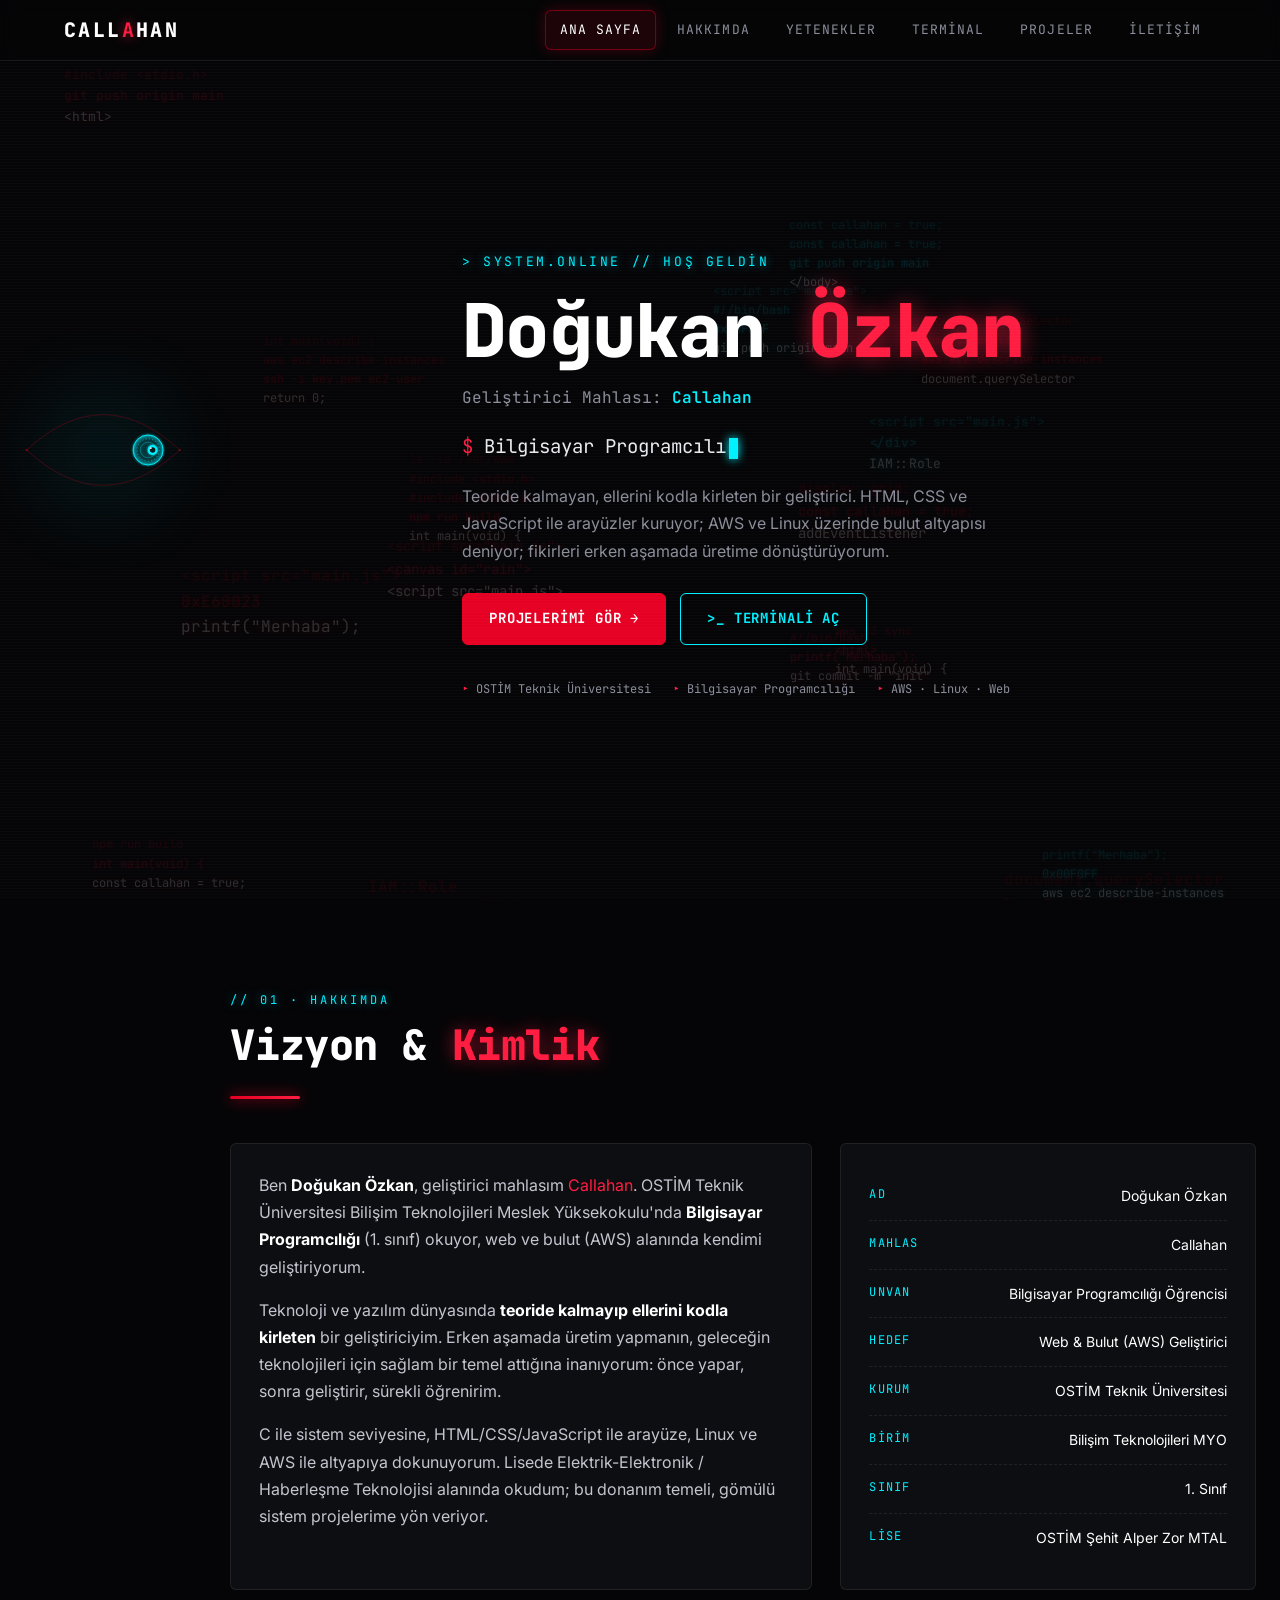
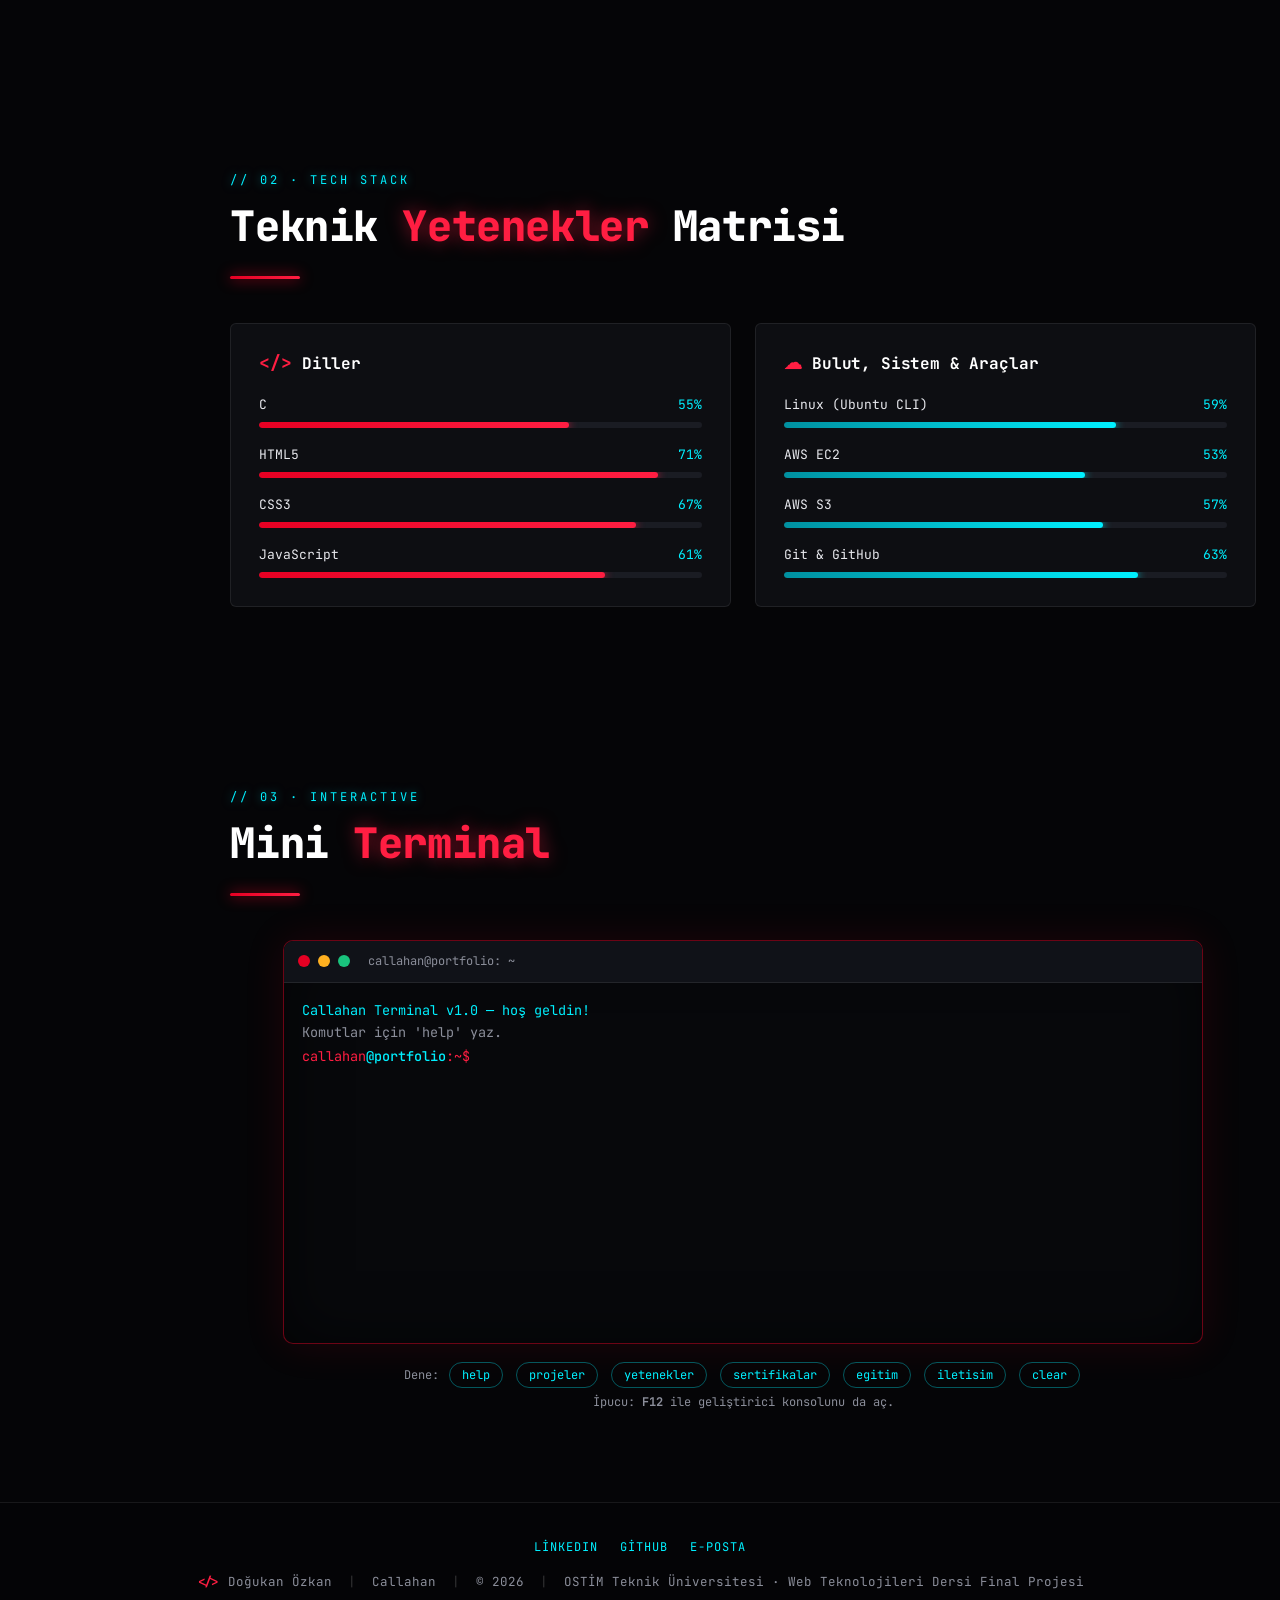
==== commit efc9699d: "yenit" ====
--- a/index.html
+++ b/index.html
@@ -20,48 +20,47 @@
   <!-- Siber göz: sol ortada sabit, sayfayla birlikte gelir -->
   <div class="eye-wrap">
           <svg class="eye-svg" id="cyber-eye" viewBox="0 0 400 260" role="img" aria-label="İmleci takip eden neon mavi siber göz">
-            <defs>
-              <clipPath id="eye-clip">
-                <path d="M16 130 Q200 -10 384 130 Q200 270 16 130 Z"/>
-              </clipPath>
-              <radialGradient id="iris-grad" cx="50%" cy="50%" r="50%">
-                <stop offset="0%" stop-color="#00F0FF" stop-opacity=".55"/>
-                <stop offset="100%" stop-color="#00F0FF" stop-opacity="0"/>
-              </radialGradient>
-              <filter id="neon" x="-50%" y="-50%" width="200%" height="200%">
-                <feGaussianBlur stdDeviation="2.2" result="b"/>
-                <feMerge><feMergeNode in="b"/><feMergeNode in="SourceGraphic"/></feMerge>
-              </filter>
-            </defs>
-
-            <g class="eye-body">
-              <!-- Göz hattı: ince ve yarı saydam, dolgu yok -->
-              <path d="M16 130 Q200 -10 384 130 Q200 270 16 130 Z" fill="none" stroke="#E60023" stroke-opacity=".35" stroke-width="1.5"/>
-              <path d="M40 130 Q200 20 360 130 Q200 240 40 130 Z" fill="none" stroke="#ffffff" stroke-opacity=".07" stroke-width="1" stroke-dasharray="3 7"/>
-
-              <!-- Sadece iris göz sınırları içinde hareket eder -->
-              <g clip-path="url(#eye-clip)">
-                <g id="iris" transform="translate(0 0)">
-                  <circle cx="200" cy="130" r="58" fill="url(#iris-grad)"/>
-                  <g class="eye-ring-spin">
-                    <circle cx="200" cy="130" r="50" fill="none" stroke="#00F0FF" stroke-width="1.8" stroke-dasharray="14 9" filter="url(#neon)"/>
-                  </g>
-                  <g class="eye-ring-spin-rev">
-                    <circle cx="200" cy="130" r="40" fill="none" stroke="#00F0FF" stroke-width="1.2" stroke-dasharray="2 6" opacity=".85"/>
-                  </g>
-                  <circle cx="200" cy="130" r="30" fill="none" stroke="#00F0FF" stroke-width="2" filter="url(#neon)"/>
-                  <circle cx="200" cy="130" r="21" fill="rgba(0,240,255,.12)" stroke="#00F0FF" stroke-width="1" opacity=".9"/>
-                  <circle class="eye-pupil-glow" cx="200" cy="130" r="13" fill="#00F0FF" filter="url(#neon)"/>
-                  <circle cx="200" cy="130" r="7" fill="#031a1d"/>
-                  <circle cx="195.5" cy="125.5" r="2.4" fill="#ffffff" opacity=".9"/>
-                </g>
-              </g>
-
-              <!-- Köşe noktaları -->
-              <circle cx="16" cy="130" r="2.5" fill="#E60023" opacity=".55"/>
-              <circle cx="384" cy="130" r="2.5" fill="#E60023" opacity=".55"/>
+      <defs>
+        <clipPath id="eye-clip">
+          <path d="M16 130 Q200 -40 384 130 Q200 300 16 130 Z"/>
+        </clipPath>
+        <radialGradient id="iris-grad" cx="50%" cy="50%" r="50%">
+          <stop offset="0%" stop-color="#00F0FF" stop-opacity=".02"/>
+          <stop offset="70%" stop-color="#00F0FF" stop-opacity=".1"/>
+          <stop offset="100%" stop-color="#00F0FF" stop-opacity=".3"/>
+        </radialGradient>
+        <filter id="neon" x="-50%" y="-50%" width="200%" height="200%">
+          <feGaussianBlur stdDeviation="2.4" result="b"/>
+          <feMerge><feMergeNode in="b"/><feMergeNode in="SourceGraphic"/></feMerge>
+        </filter>
+      </defs>
+
+      <g class="eye-body">
+        <!-- Göz hattı: ince, yarı saydam, dolgusuz -->
+        <path d="M16 130 Q200 -40 384 130 Q200 300 16 130 Z" fill="none" stroke="#E60023" stroke-opacity=".4" stroke-width="1.5"/>
+
+        <!-- Sadece iris göz sınırları içinde hareket eder -->
+        <g clip-path="url(#eye-clip)">
+          <g id="iris" transform="translate(0 0)">
+            <circle cx="200" cy="130" r="36" fill="url(#iris-grad)" stroke="#00F0FF" stroke-width="2.2" filter="url(#neon)"/>
+            <g class="eye-ring-spin">
+              <circle cx="200" cy="130" r="27" fill="none" stroke="#00F0FF" stroke-width="1.3" stroke-dasharray="3 5" opacity=".9"/>
             </g>
-          </svg>
+            <circle cx="200" cy="130" r="19" fill="rgba(0,240,255,.1)" stroke="#00F0FF" stroke-width="1" opacity=".8"/>
+            <!-- Göz bebeği: iris içinde ekstra kayar (derinlik hissi) -->
+            <g id="pupil" transform="translate(0 0)">
+              <circle class="eye-pupil-glow" cx="200" cy="130" r="12" fill="#00F0FF" filter="url(#neon)"/>
+              <circle cx="200" cy="130" r="6.5" fill="#031a1d"/>
+              <circle cx="195.5" cy="125.5" r="2.3" fill="#ffffff" opacity=".9"/>
+            </g>
+          </g>
+        </g>
+
+        <!-- Köşe noktaları -->
+        <circle cx="16" cy="130" r="2.5" fill="#E60023" opacity=".55"/>
+        <circle cx="384" cy="130" r="2.5" fill="#E60023" opacity=".55"/>
+      </g>
+    </svg>
   </div>
 
   <!-- Navigasyon -->
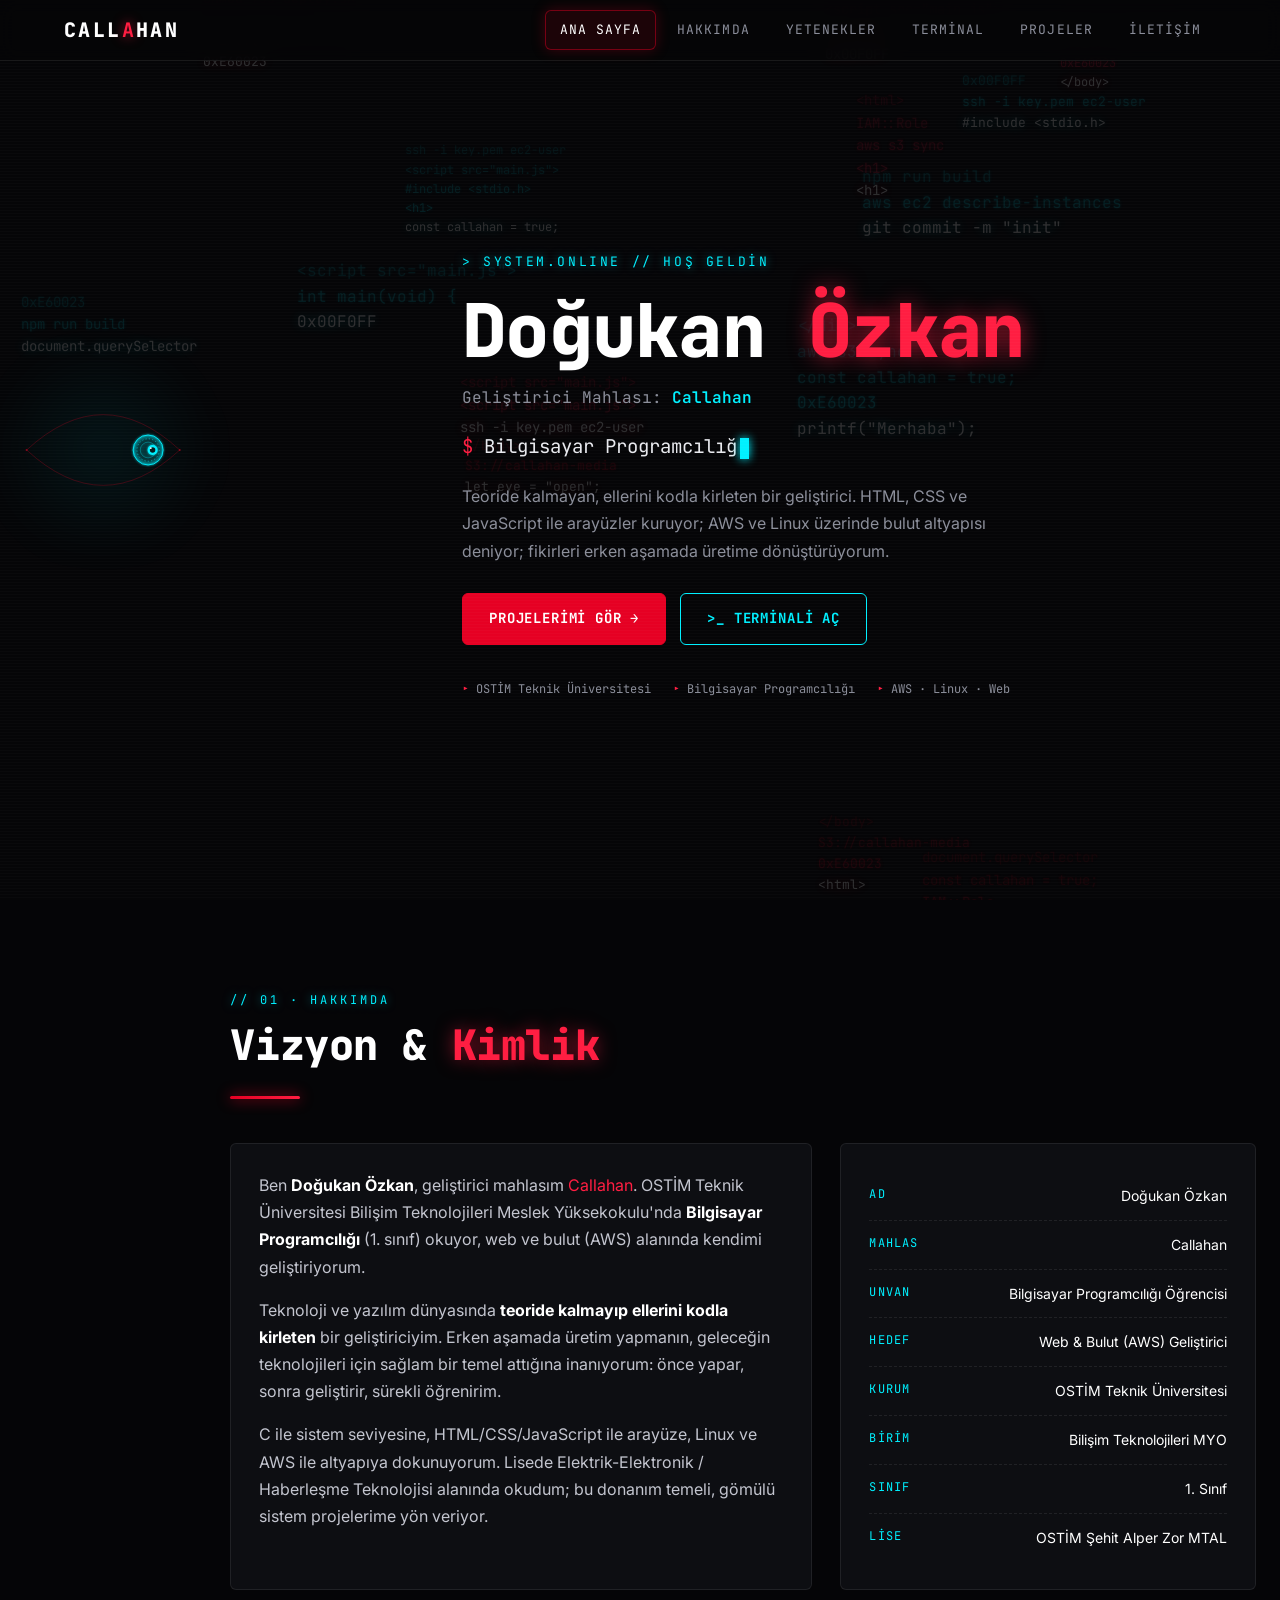
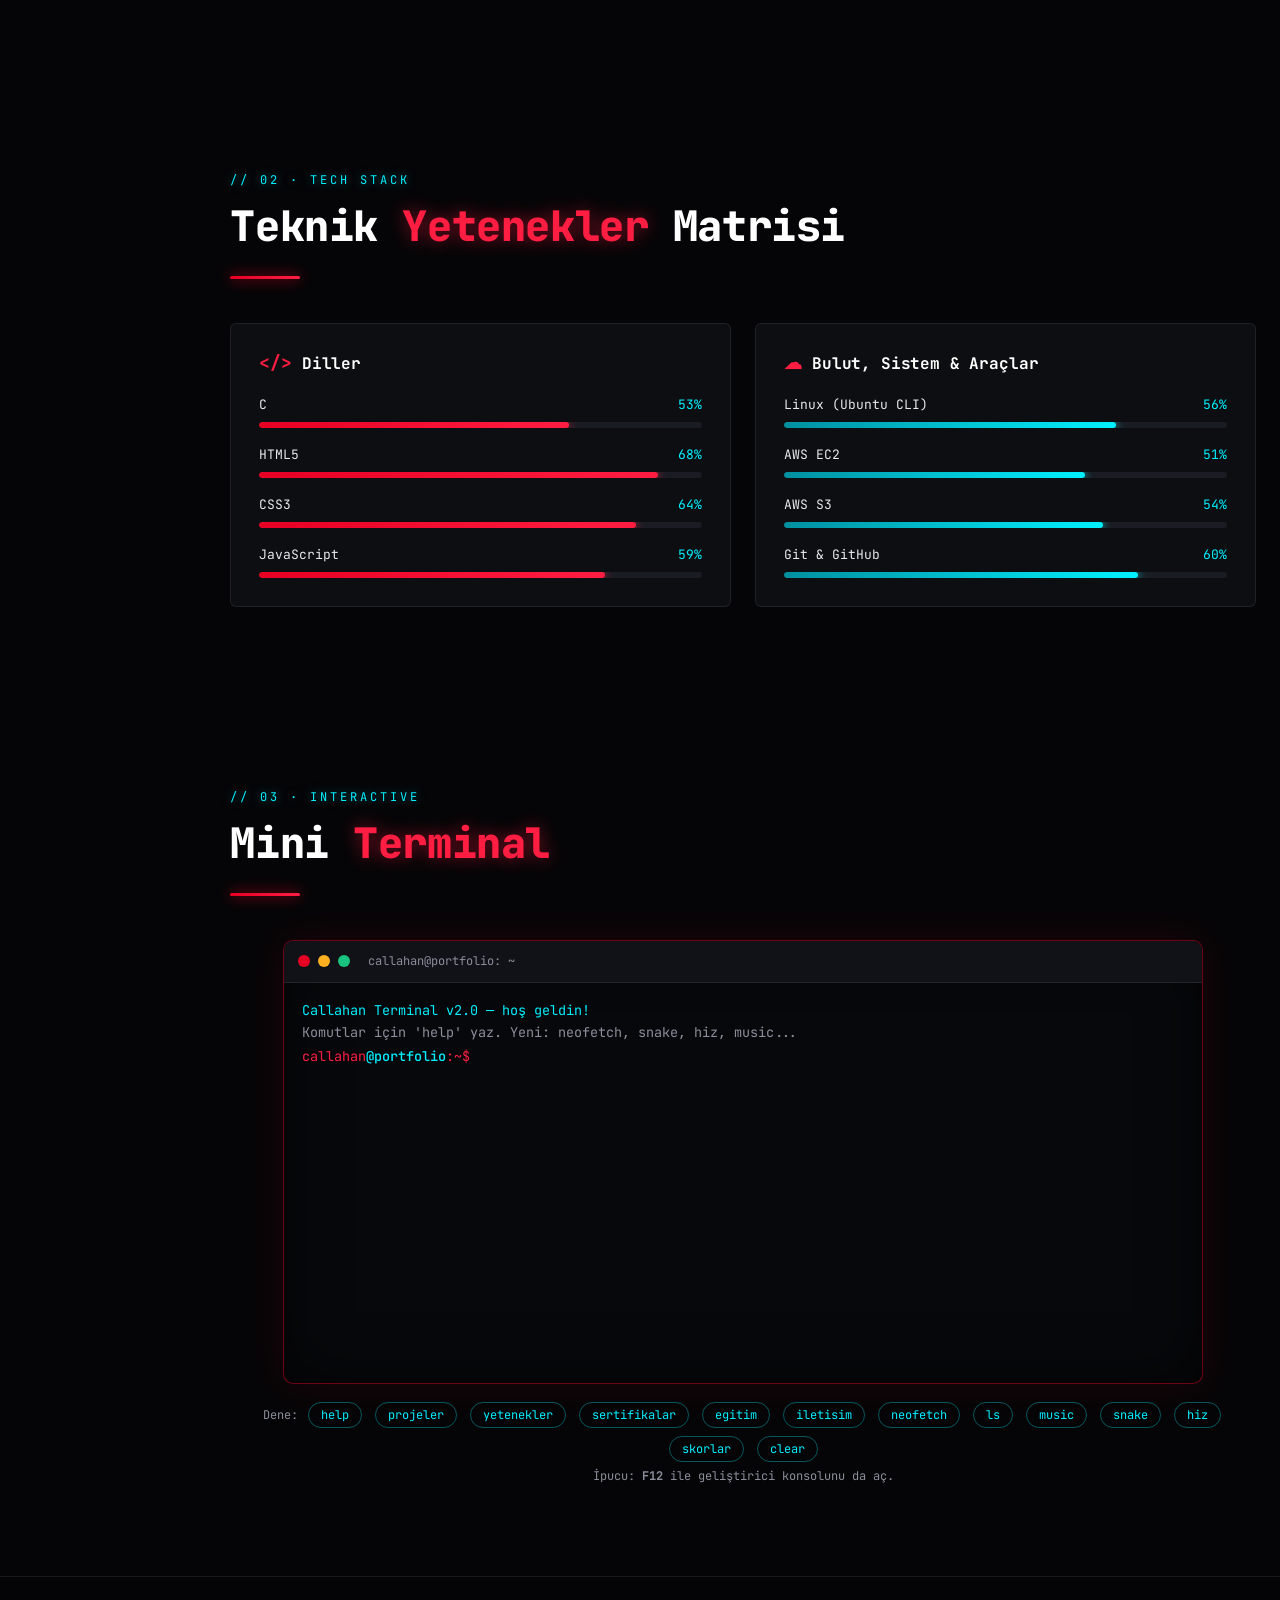
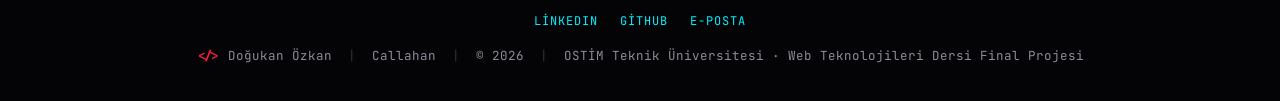
==== commit 54be438a: "chptr2" ====
--- a/index.html
+++ b/index.html
@@ -228,6 +228,12 @@
           <button type="button" data-cmd="sertifikalar">sertifikalar</button>
           <button type="button" data-cmd="egitim">egitim</button>
           <button type="button" data-cmd="iletisim">iletisim</button>
+          <button type="button" data-cmd="neofetch">neofetch</button>
+          <button type="button" data-cmd="ls">ls</button>
+          <button type="button" data-cmd="music">music</button>
+          <button type="button" data-cmd="snake">snake</button>
+          <button type="button" data-cmd="hiz">hiz</button>
+          <button type="button" data-cmd="skorlar">skorlar</button>
           <button type="button" data-cmd="clear">clear</button>
           <br>İpucu: <b>F12</b> ile geliştirici konsolunu da aç.
         </div>
--- a/style.css
+++ b/style.css
@@ -375,7 +375,7 @@
 .term-bar .dot:nth-child(3) { background: #19c37d; }
 .term-bar .term-title { margin-left: 10px; font-family: var(--font-mono); font-size: 12px; color: var(--muted); }
 .term-body {
-  height: 360px;
+  height: 400px;
   overflow-y: auto;
   padding: 16px 18px;
   font-family: var(--font-mono);
@@ -607,7 +607,7 @@
     display: none;
   }
   .nav-links.open { display: flex; }
-  .term-body { height: 300px; font-size: 12.5px; }
+  .term-body { height: 340px; font-size: 12.5px; }
   .projects-grid { grid-template-columns: 1fr; }
   .filter-count { width: 100%; margin-left: 0; }
   .info-list li { flex-direction: column; gap: 2px; }
@@ -688,3 +688,62 @@
   .projects-grid .featured .project-visual { flex: none; min-height: 150px; border-right: 0; border-bottom: 1px solid var(--line); }
   .projects-grid .featured .project-body { padding: 24px; }
 }
+
+
+/* ---------- Terminal v2.0: neofetch, matrix, snake, hız testi ---------- */
+.term-body { overflow-x: auto; }
+.neofetch { display: flex; flex-wrap: wrap; gap: 6px 28px; margin: 8px 0; white-space: normal; align-items: center; }
+.nf-art { margin: 0; font-family: inherit; font-size: 12px; line-height: 1.25; white-space: pre; }
+.nf-art .p { color: var(--red-neon); text-shadow: 0 0 8px rgba(255, 30, 66, .5); }
+.nf-art .u { color: var(--cyan); text-shadow: 0 0 8px rgba(0, 240, 255, .7); }
+.nf-info { font-size: 13px; line-height: 1.7; white-space: pre; }
+.nf-title { color: var(--red-neon); font-weight: 700; }
+.nf-sep { color: var(--muted); }
+.nf-k { color: var(--cyan); font-weight: 700; }
+.nf-v { color: #fff; }
+.nf-colors { display: flex; gap: 0; margin-top: 8px; }
+.nf-colors span { width: 26px; height: 14px; display: inline-block; }
+
+.term-matrix { display: block; width: 100%; height: 220px; margin: 8px 0; background: #07080b; border: 1px solid rgba(0, 240, 255, .25); border-radius: 6px; }
+
+.term-screen {
+  margin: 6px 0;
+  display: inline-block;
+  font-family: var(--font-mono);
+  font-size: 13px;
+  line-height: 1.15;
+  letter-spacing: .12em;
+  touch-action: none;
+  padding: 6px 10px;
+  background: #050507;
+  border: 1px solid var(--line-red);
+  border-radius: 6px;
+}
+.sn-w { color: var(--red); }
+.sn-s { color: var(--cyan); }
+.sn-h { color: #fff; text-shadow: 0 0 8px var(--cyan); }
+.sn-f { color: var(--red-neon); text-shadow: 0 0 8px var(--red-neon); }
+.term-mini-btn {
+  display: block;
+  font-family: var(--font-mono);
+  font-size: 12px;
+  background: transparent;
+  color: var(--cyan);
+  border: 1px solid rgba(0, 240, 255, .35);
+  padding: 3px 12px;
+  border-radius: 999px;
+  cursor: pointer;
+  margin: 2px 0 6px;
+}
+.term-mini-btn:hover { background: rgba(0, 240, 255, .12); }
+
+.term-line.typing-target {
+  background: rgba(0, 240, 255, .07);
+  border-left: 3px solid var(--cyan);
+  padding: 8px 12px;
+  margin: 6px 0;
+  color: #fff;
+  user-select: none;
+  -webkit-user-select: none;
+}
+#term-input.bad { color: var(--red-neon); }
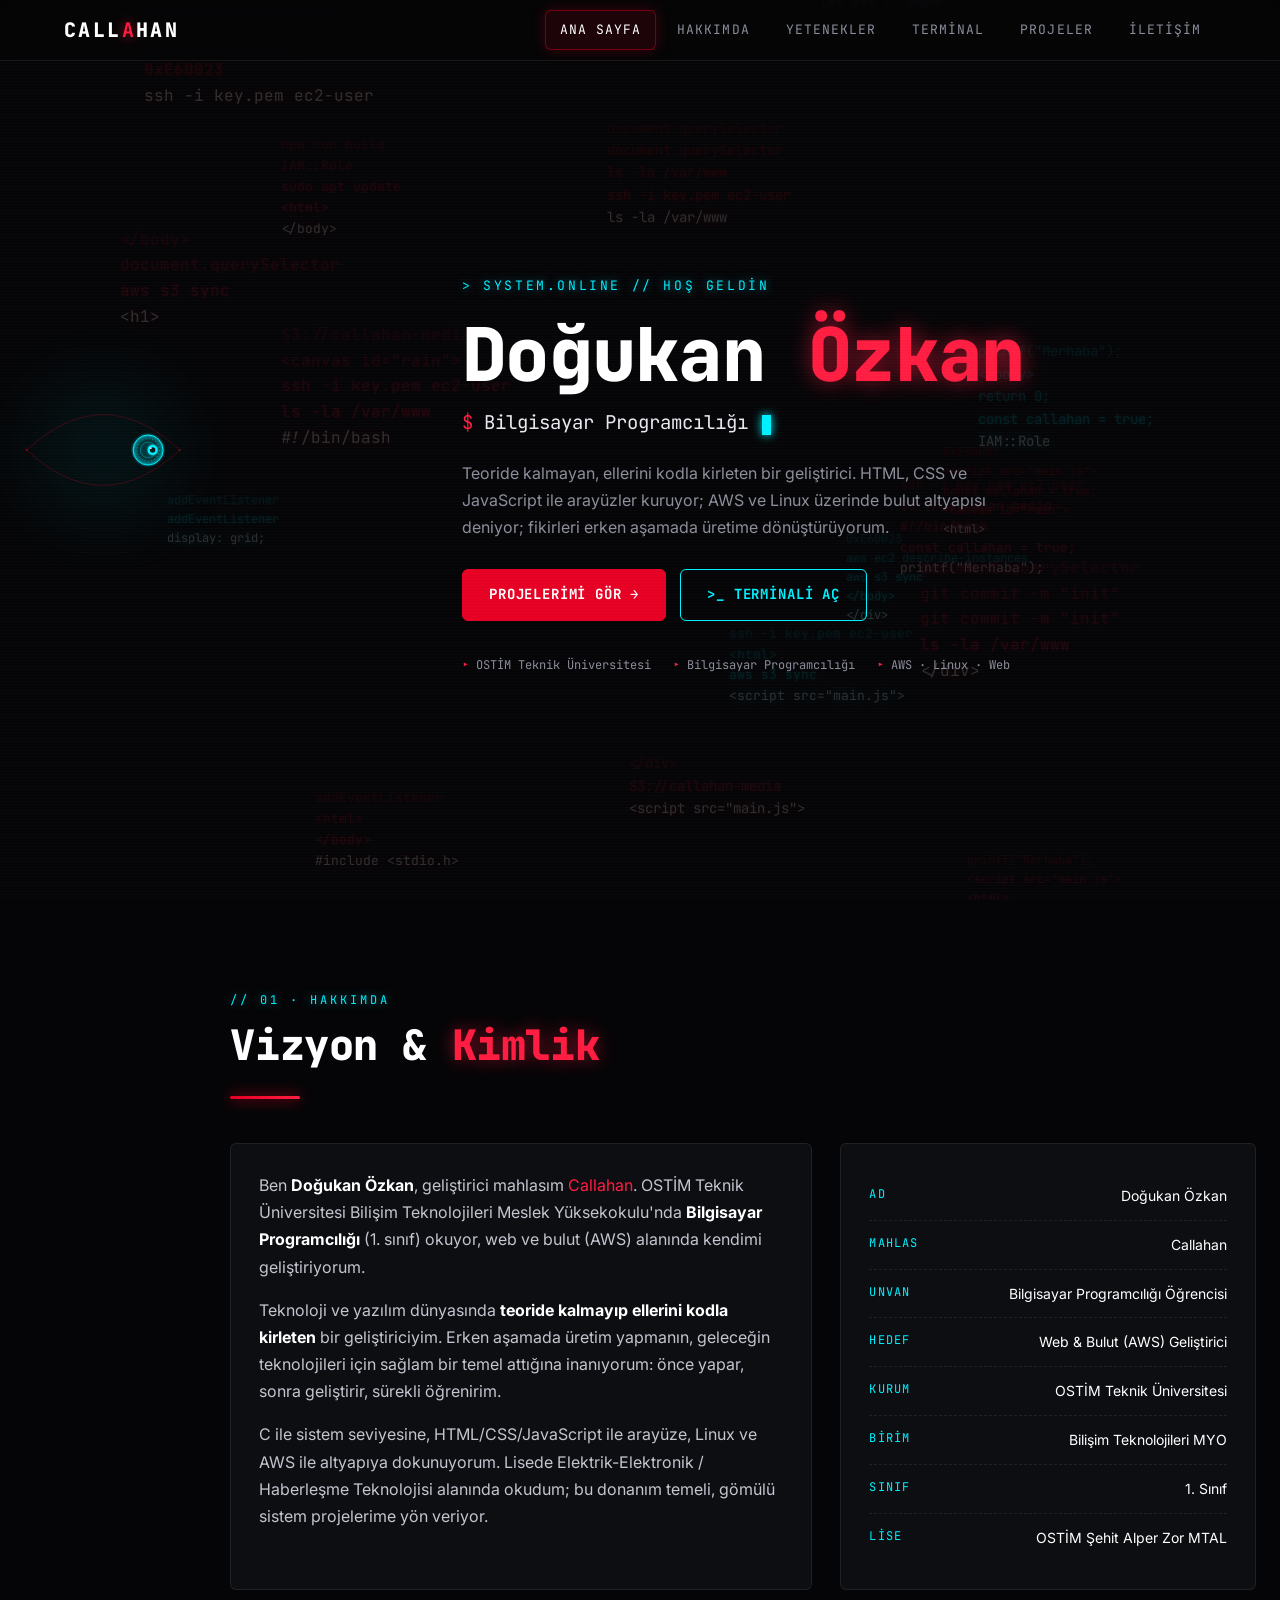
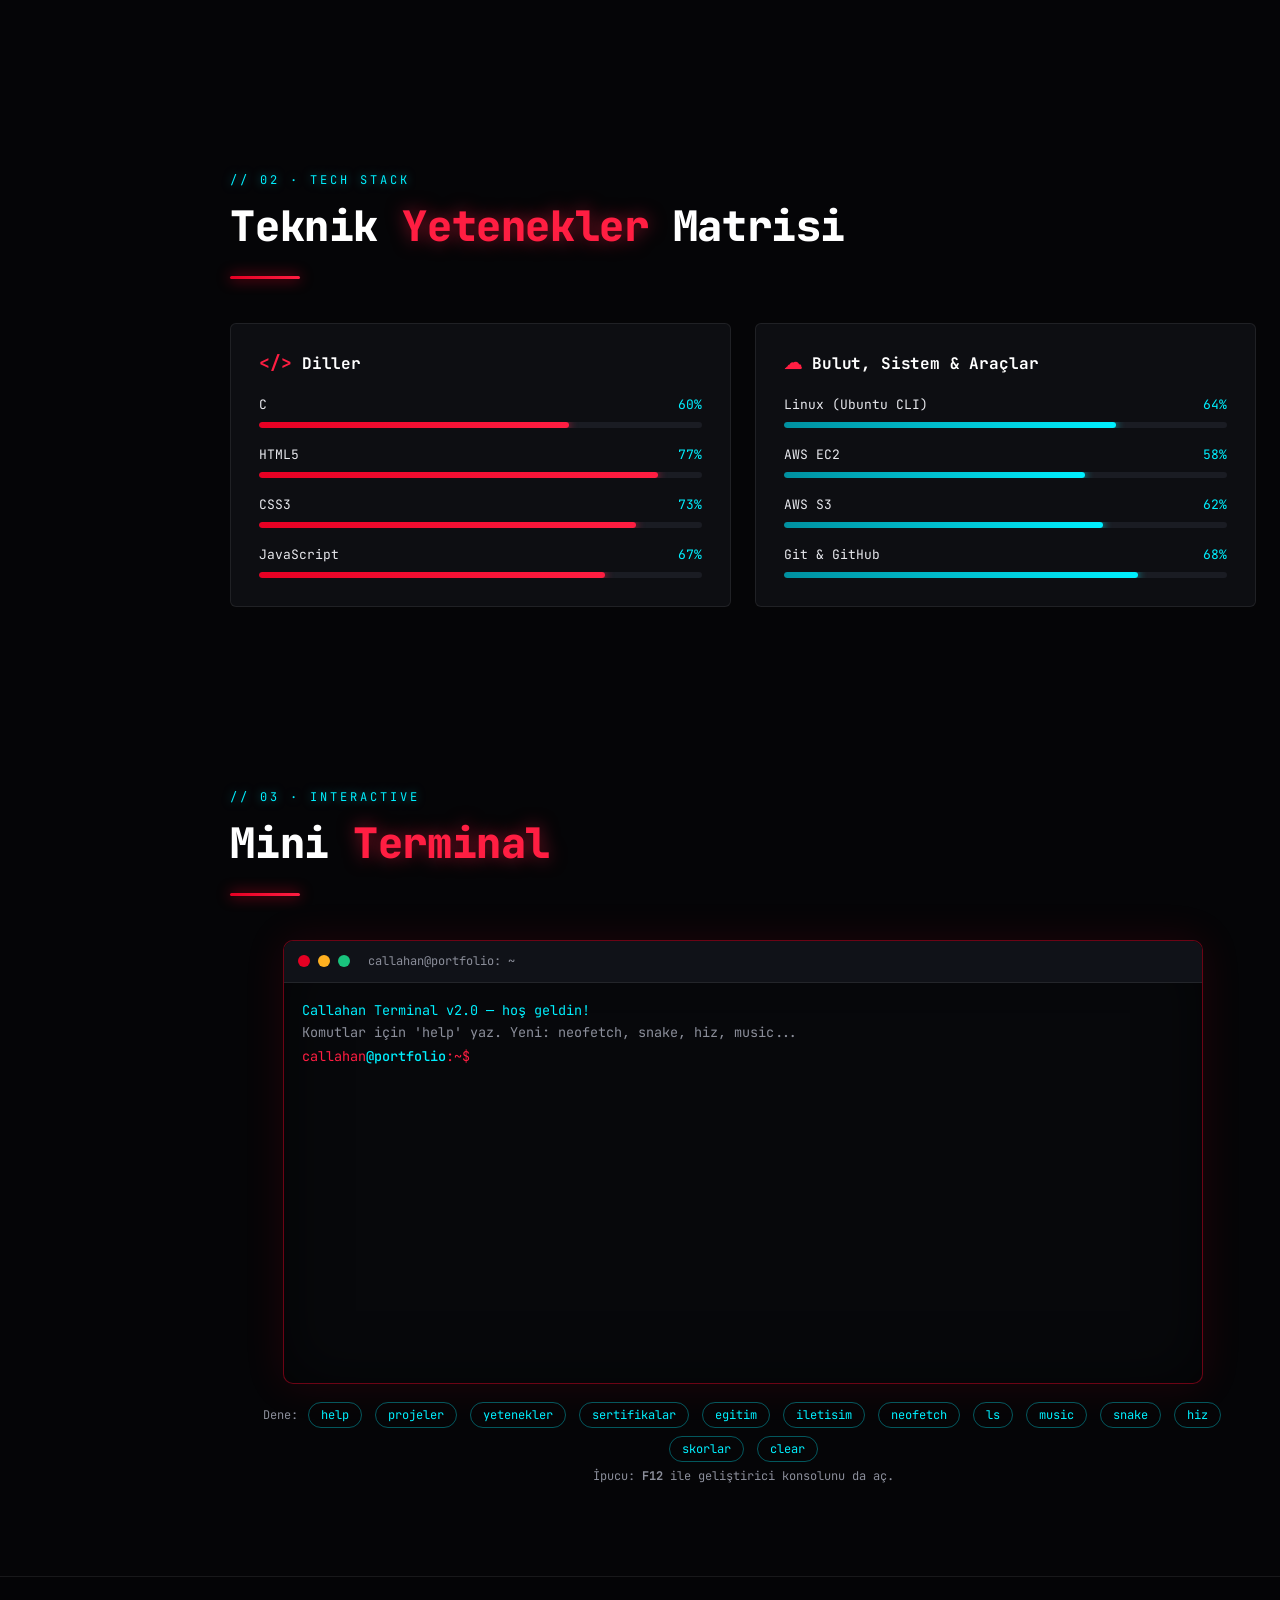
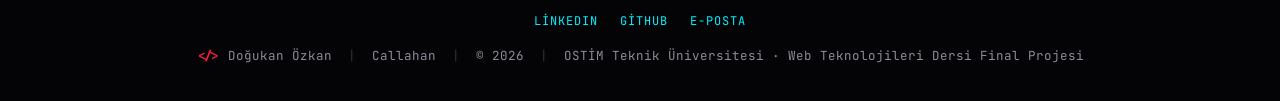
==== commit 4a56f86d: "mahlasdüzenleme" ====
--- a/index.html
+++ b/index.html
@@ -87,7 +87,7 @@
         <div class="hero-text">
           <div class="hero-kicker">&gt; SYSTEM.ONLINE // HOŞ GELDİN</div>
           <h1>Doğukan <span class="accent glitch">Özkan</span></h1>
-          <div class="alias">Geliştirici Mahlası: <b>Callahan</b></div>
+
           <div class="typing-line" aria-live="polite">
             <span class="prompt">$</span> <span id="typing-text"></span><span class="caret"></span>
           </div>
--- a/style.css
+++ b/style.css
@@ -747,3 +747,20 @@
   -webkit-user-select: none;
 }
 #term-input.bad { color: var(--red-neon); }
+
+
+/* ---------- Hack alarmı: göz büyür ve kızarır ---------- */
+.eye-wrap { transition: transform .6s var(--ease), opacity .4s; transform-origin: left center; }
+.eye-wrap .eye-svg .eye-body > path { transition: stroke-opacity .4s, stroke-width .4s; }
+.eye-wrap.alert { transform: translateY(-50%) scale(2.6); opacity: 1 !important; z-index: 20; }
+.eye-wrap.alert .eye-svg { animation: eye-alarm .5s ease-in-out infinite; }
+.eye-wrap.alert .eye-body > path { stroke-opacity: 1; stroke-width: 3; }
+.eye-wrap.alert [stroke="#00F0FF"] { stroke: var(--red-neon); }
+.eye-wrap.alert [fill="#00F0FF"] { fill: var(--red-neon); }
+.eye-wrap.alert [fill="rgba(0,240,255,.1)"] { fill: rgba(255, 30, 66, .18); }
+.eye-wrap.alert #iris-grad stop { stop-color: #FF1E42; }
+.eye-wrap.alert::before { background: radial-gradient(circle, rgba(255, 30, 66, .22), transparent 65%); }
+@keyframes eye-alarm {
+  0%, 100% { filter: drop-shadow(0 0 6px rgba(255, 30, 66, .5)); }
+  50% { filter: drop-shadow(0 0 22px rgba(255, 30, 66, 1)); }
+}
